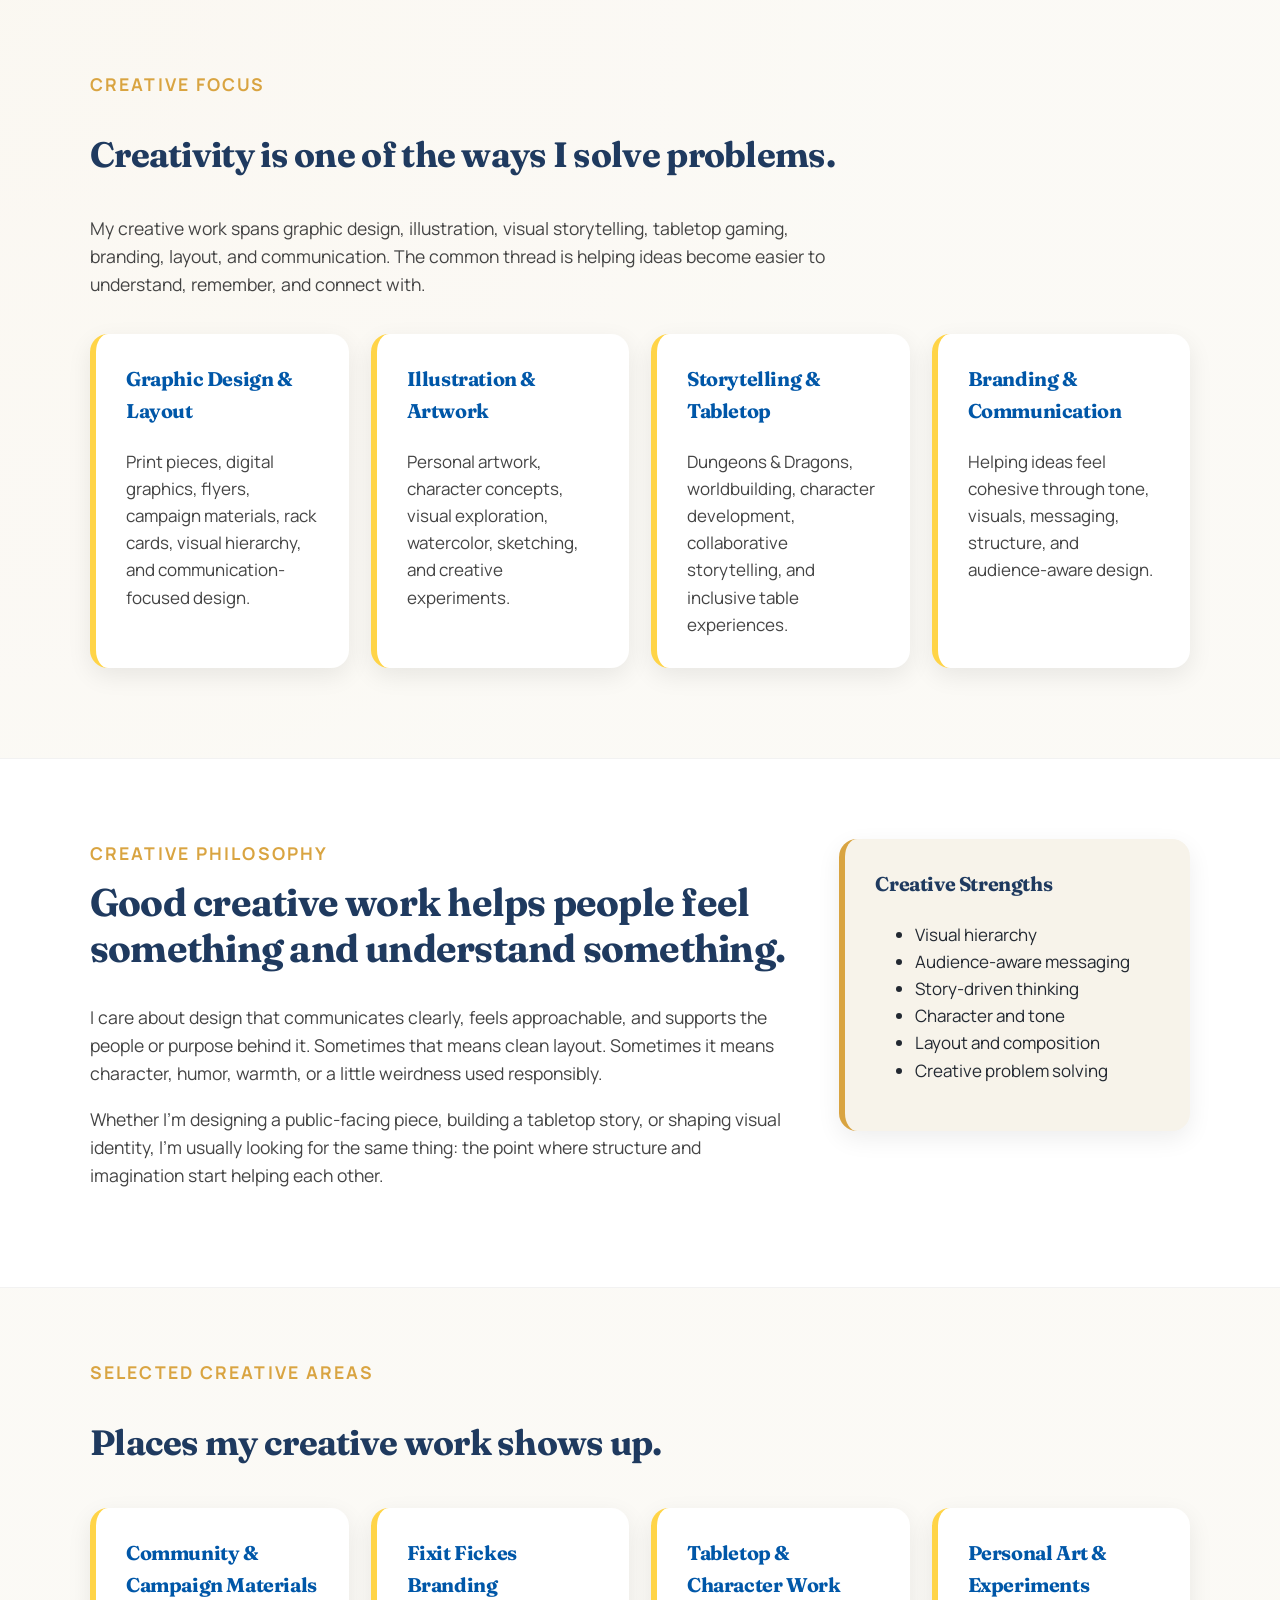
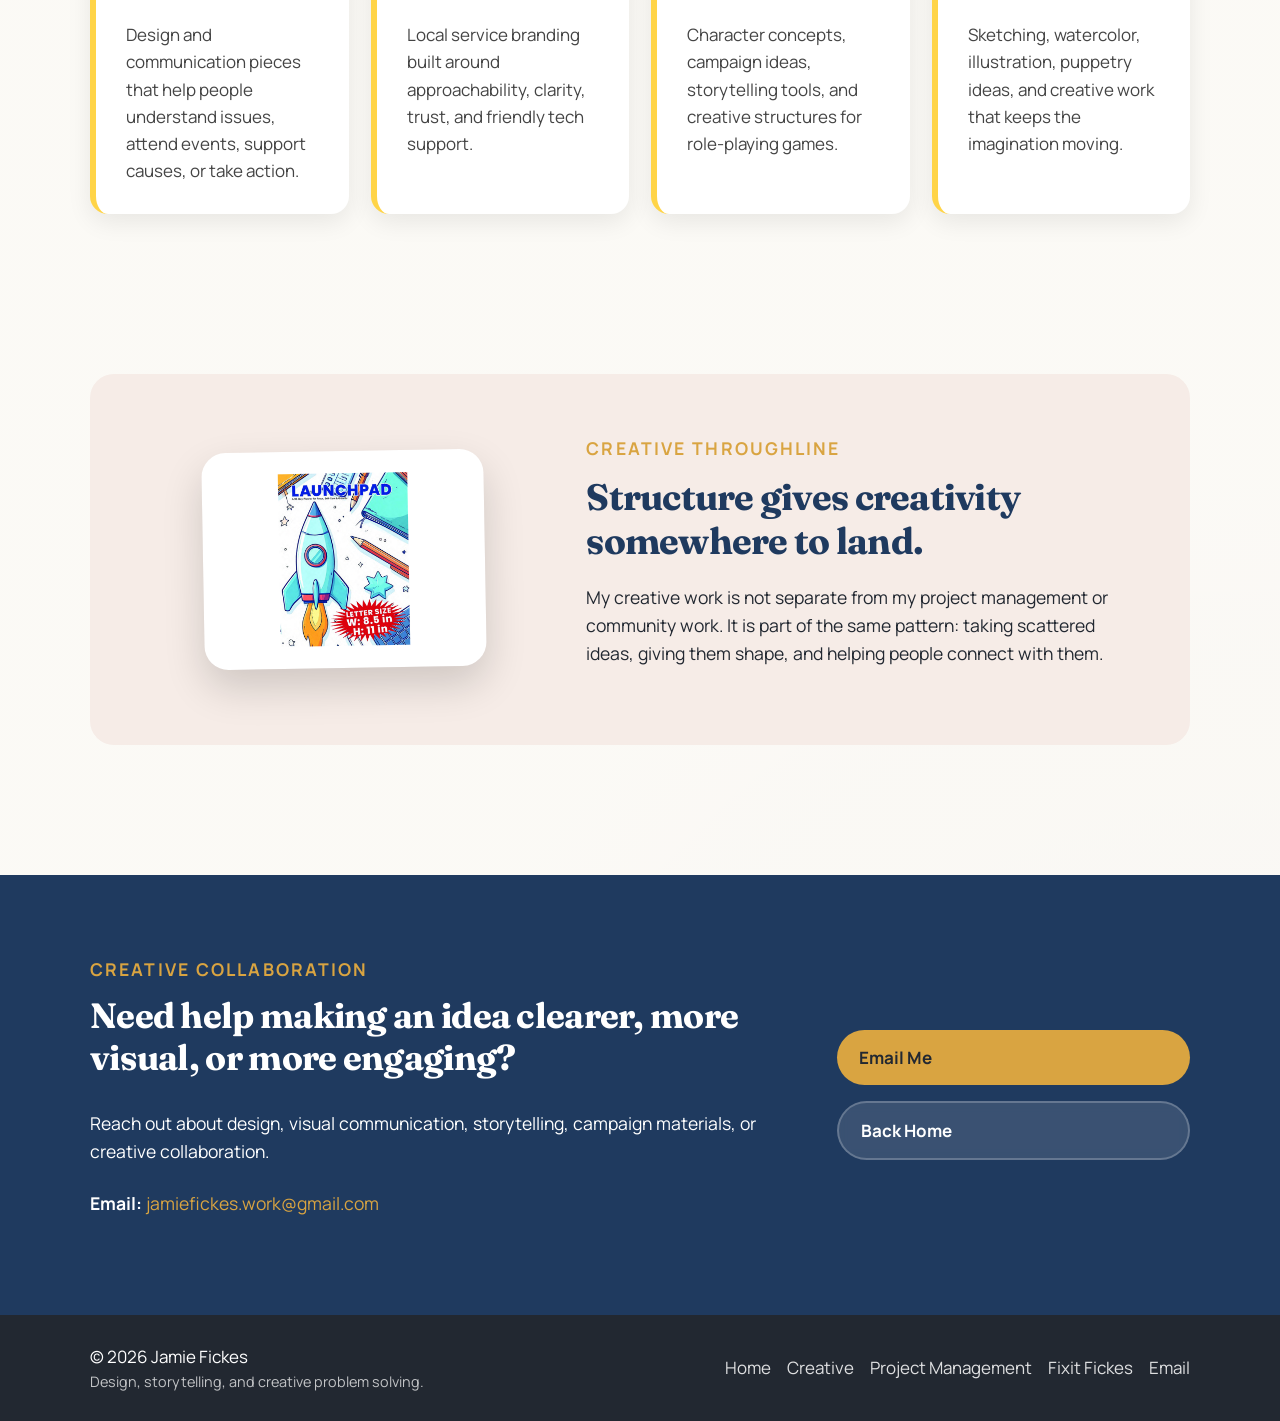
==== creative.html @ 81a5b62d "Launch multi-page personal and professional website Expanded site into a complete multi-page experie" ====
<!DOCTYPE html>
<html lang="en">

<head>
    <meta charset="UTF-8">
    <meta name="viewport" content="width=device-width, initial-scale=1.0">

    <title>Jamie Fickes</title>

    <link rel="preconnect" href="https://fonts.googleapis.com">
    <link rel="preconnect" href="https://fonts.gstatic.com" crossorigin>

    <link href="https://fonts.googleapis.com/css2?family=Fraunces:opsz,wght@9..144,600;9..144,700&family=Manrope:wght@400;500;600;700&display=swap" rel="stylesheet">

    <link rel="stylesheet" href="assets/css/styles.css?v=2">
</head>

<body>

<head>
    <meta charset="UTF-8">
    <meta name="viewport" content="width=device-width, initial-scale=1.0">

    <title>Jamie Fickes</title>

    <link rel="preconnect" href="https://fonts.googleapis.com">
    <link rel="preconnect" href="https://fonts.gstatic.com" crossorigin>

    <link href="https://fonts.googleapis.com/css2?family=Fraunces:opsz,wght@9..144,600;9..144,700&family=Manrope:wght@400;500;600;700&display=swap" rel="stylesheet">

    <link rel="stylesheet" href="assets/css/styles.css?v=2">
</head>
<main>

    <section class="section" id="creative-focus">
        <div class="container">

            <div class="section-heading">
                <p class="eyebrow dark">Creative Focus</p>

                <h2>Creativity is one of the ways I solve problems.</h2>

                <p>
                    My creative work spans graphic design, illustration, visual storytelling,
                    tabletop gaming, branding, layout, and communication. The common thread is helping ideas
                    become easier to understand, remember, and connect with.
                </p>
            </div>

            <div class="service-grid">

                <div class="service-item">
                    <h3>Graphic Design & Layout</h3>
                    <p>
                        Print pieces, digital graphics, flyers, campaign materials, rack cards,
                        visual hierarchy, and communication-focused design.
                    </p>
                </div>

                <div class="service-item">
                    <h3>Illustration & Artwork</h3>
                    <p>
                        Personal artwork, character concepts, visual exploration, watercolor,
                        sketching, and creative experiments.
                    </p>
                </div>

                <div class="service-item">
                    <h3>Storytelling & Tabletop</h3>
                    <p>
                        Dungeons & Dragons, worldbuilding, character development, collaborative storytelling,
                        and inclusive table experiences.
                    </p>
                </div>

                <div class="service-item">
                    <h3>Branding & Communication</h3>
                    <p>
                        Helping ideas feel cohesive through tone, visuals, messaging,
                        structure, and audience-aware design.
                    </p>
                </div>

            </div>

        </div>
    </section>

    <section class="about-section">
        <div class="container about-grid">

            <div class="about-text">
                <p class="eyebrow dark">Creative Philosophy</p>

                <h2>Good creative work helps people feel something and understand something.</h2>

                <p>
                    I care about design that communicates clearly, feels approachable,
                    and supports the people or purpose behind it. Sometimes that means clean layout.
                    Sometimes it means character, humor, warmth, or a little weirdness used responsibly.
                </p>

                <p>
                    Whether I’m designing a public-facing piece, building a tabletop story,
                    or shaping visual identity, I’m usually looking for the same thing:
                    the point where structure and imagination start helping each other.
                </p>
            </div>

            <div class="about-card">
                <h3>Creative Strengths</h3>

                <ul>
                    <li>Visual hierarchy</li>
                    <li>Audience-aware messaging</li>
                    <li>Story-driven thinking</li>
                    <li>Character and tone</li>
                    <li>Layout and composition</li>
                    <li>Creative problem solving</li>
                </ul>
            </div>

        </div>
    </section>

    <section class="section">
        <div class="container">

            <div class="section-heading">
                <p class="eyebrow dark">Selected Creative Areas</p>

                <h2>Places my creative work shows up.</h2>
            </div>

            <div class="service-grid">

                <div class="service-item">
                    <h3>Community & Campaign Materials</h3>
                    <p>
                        Design and communication pieces that help people understand issues,
                        attend events, support causes, or take action.
                    </p>
                </div>

                <div class="service-item">
                    <h3>Fixit Fickes Branding</h3>
                    <p>
                        Local service branding built around approachability, clarity,
                        trust, and friendly tech support.
                    </p>
                </div>

                <div class="service-item">
                    <h3>Tabletop & Character Work</h3>
                    <p>
                        Character concepts, campaign ideas, storytelling tools,
                        and creative structures for role-playing games.
                    </p>
                </div>

                <div class="service-item">
                    <h3>Personal Art & Experiments</h3>
                    <p>
                        Sketching, watercolor, illustration, puppetry ideas,
                        and creative work that keeps the imagination moving.
                    </p>
                </div>

            </div>

        </div>
    </section>

    <section class="section">
        <div class="container">

            <div class="feature-block creative-feature reverse-layout">

                <div class="feature-visual">
                    <img
                        src="assets/images/creative-feature.jpg"
                        alt="Creative work by Jamie Fickes"
                        class="feature-image"
                    >
                </div>

                <div class="feature-text">
                    <p class="eyebrow dark">Creative Throughline</p>

                    <h2>Structure gives creativity somewhere to land.</h2>

                    <p>
                        My creative work is not separate from my project management or community work.
                        It is part of the same pattern: taking scattered ideas, giving them shape,
                        and helping people connect with them.
                    </p>
                </div>

            </div>

        </div>
    </section>

    <section class="contact-section" id="contact">
        <div class="container contact-box">

            <div>
                <p class="eyebrow dark">Creative Collaboration</p>

                <h2>Need help making an idea clearer, more visual, or more engaging?</h2>

                <p>
                    Reach out about design, visual communication, storytelling, campaign materials,
                    or creative collaboration.
                </p>

                <p class="contact-details">
                    <strong>Email:</strong>
                    <a href="mailto:jamiefickes.work@gmail.com">jamiefickes.work@gmail.com</a>
                </p>
            </div>

            <div class="contact-actions">
                <a class="button primary-button" href="mailto:jamiefickes.work@gmail.com">
                    Email Me
                </a>

                <a class="button secondary-button" href="index.html">
                    Back Home
                </a>
            </div>

        </div>
    </section>

</main>

<footer class="site-footer">
    <div class="container footer-inner">

        <div>
            <p>&copy; 2026 Jamie Fickes</p>
            <p class="footer-tagline">Design, storytelling, and creative problem solving.</p>
        </div>

        <div class="footer-links">
            <a href="index.html">Home</a>
            <a href="creative.html">Creative</a>
            <a href="project-management.html">Project Management</a>
            <a href="fixit-fickes.html">Fixit Fickes</a>
            <a href="mailto:jamiefickes.work@gmail.com">Email</a>
        </div>

    </div>
</footer>

</body>
</html>
---- assets/css/styles.css ----
:root {
    --jamie-blue: #1F3A5F;
    --jamie-cream: #F7F3EA;
    --jamie-charcoal: #222831;
    --jamie-slate: #5C6670;
    --jamie-gold: #D9A441;

    --fixit-blue: #0057A8;
    --fixit-yellow: #FFD447;
}

/* GLOBAL */

::selection {
    background-color: var(--jamie-gold);
    color: var(--jamie-charcoal);
}

html {
    scroll-behavior: smooth;
}

body {
    margin: 0;

    background-color: var(--jamie-cream);

background-image:
linear-gradient(
rgba(255,255,255,0.55),
rgba(255,255,255,0.55)
),
radial-gradient(
circle at top left,
rgba(217,164,65,0.05),
transparent 28%
),
radial-gradient(
circle at bottom right,
rgba(31,58,95,0.04),
transparent 30%
);
    color: var(--jamie-charcoal);

    font-family: 'Manrope', sans-serif;

    font-size: 17px;
    line-height: 1.6;
}

h1,
h2,
h3 {
    font-family: 'Fraunces', serif;
    letter-spacing: -0.02em;
}

.container {
    width: 90%;
    max-width: 1100px;
    margin: 0 auto;
}

/* NAVIGATION */

.top-nav {
    background-color: rgba(0,0,0,0.18);
    padding: 18px 0;
}

.nav-inner {
    display: flex;
    justify-content: space-between;
    align-items: center;
    gap: 24px;
}

.site-name {
    color: white;
    text-decoration: none;
    font-size: 1.1rem;
    font-weight: 700;
}

.nav-links {
    display: flex;
    flex-wrap: wrap;
    gap: 20px;
}

.nav-links a {
    position: relative;

    color: white;

    text-decoration: none;

    opacity: 0.9;

    padding-bottom: 4px;

    transition:
        opacity 0.2s ease,
        color 0.2s ease;
}
.nav-links a::after {
    content: "";

    position: absolute;

    left: 0;
    bottom: 0;

    width: 0%;
    height: 2px;

    background-color: var(--jamie-gold);

    transition: width 0.25s ease;
}
.nav-links a:hover {
    opacity: 1;
}

.nav-links a:hover {
    opacity: 1;
}

.nav-links a:hover::after {
    width: 100%;
}
.active-nav {
    opacity: 1 !important;
}

.active-nav::after {
    width: 100% !important;
}
/* HERO */

.site-header {
    background:
        radial-gradient(
            circle at top right,
            rgba(255,255,255,0.10),
            transparent 30%
        ),

        radial-gradient(
            circle at bottom left,
            rgba(217,164,65,0.10),
            transparent 35%
        ),

        linear-gradient(
            135deg,
            #1F3A5F,
            #29486F
        );

    color: white;

    padding: 80px 0;

    position: relative;

    overflow: hidden;
}
.site-header::after {
    content: "";

    display: block;

    height: 70px;

    background:
        linear-gradient(
            to bottom,
            rgba(255,255,255,0),
            var(--jamie-cream)
        );
}
.hero-layout {
    display: grid;
    grid-template-columns: 2fr 1fr;

    gap: 48px;
    align-items: center;

    padding-top: 70px;
}

.hero-text h1 {
	color: white;
    font-size: 3rem;
    line-height: 1.1;
    letter-spacing: -0.03em;

    margin: 0;
}

.intro {
     color: rgba(255,255,255,0.9);
	font-size: 1.2rem;

    max-width: 720px;

    margin-top: 24px;
}

.hero-actions {
    display: flex;
    flex-wrap: wrap;

    gap: 16px;

    margin-top: 32px;
}

.hero-image {
    display: flex;
    justify-content: center;
}
.hero-layout {
    min-height: 520px;
}

.hero-portrait {
    width: 100%;
    max-width: 340px;

    border-radius: 28px;

    object-fit: cover;

    box-shadow:
        0 18px 40px rgba(0,0,0,0.24);

    border: 4px solid rgba(255,255,255,0.18);
}
.hero-note {
    margin-top: 18px;

    color: rgba(255,255,255,0.78);

    font-size: 0.95rem;
}
.eyebrow {
    color: var(--jamie-gold);

    font-weight: 700;

    text-transform: uppercase;
    letter-spacing: 0.12em;

    margin: 0 0 12px;
}

.eyebrow.dark {
    color: var(--jamie-gold);
}

/* BUTTONS */

.button {
    display: inline-block;

    text-decoration: none;

    padding: 14px 22px;

    border-radius: 999px;

    font-weight: 700;

    transition:
        transform 0.2s ease,
        opacity 0.2s ease;
}

.button:hover {
    transform: translateY(-2px);
}

.primary-button {
    background-color: var(--jamie-gold);
    color: var(--jamie-charcoal);
}

.outline-button {
    color: white;

    border: 2px solid rgba(255,255,255,0.65);
}

.outline-button:hover {
    background-color: rgba(255,255,255,0.12);
}

.secondary-button {
    background-color: rgba(255,255,255,0.12);

    color: white;

    border: 2px solid rgba(255,255,255,0.22);

    backdrop-filter: blur(6px);
}

.secondary-button:hover {
    background-color: rgba(255,255,255,0.18);
}

/* SECTIONS */

.section {
    padding: 70px 0 90px;
}
.section-heading {
    max-width: 760px;
    margin-bottom: 36px;
}

.section-heading h2 {
    margin-bottom: 12px;
}

.section-heading p {
    color: #444;
    font-size: 1.1rem;
}

.section h2 {
    color: var(--jamie-blue);

    font-size: 2.2rem;

    margin-bottom: 30px;
}

/* CARDS */

.card-grid {
    display: grid;

    grid-template-columns:
        repeat(auto-fit, minmax(240px, 1fr));

    gap: 22px;
}

.card {
    position: relative;
    overflow: hidden;

    background: white;

    border-radius: 18px;
    border-top: 6px solid var(--jamie-gold);

    padding: 34px;

    box-shadow:
        0 8px 24px rgba(0,0,0,0.08);

    transition:
        transform 0.25s ease,
        box-shadow 0.25s ease;
}

.card:hover {
    transform: translateY(-6px);

    box-shadow:
        0 14px 34px rgba(0,0,0,0.14);
}

.card::before {
    content: "";

    display: block;

    width: 38px;
    height: 38px;

    border-radius: 50%;

    margin-bottom: 22px;

    background-color: var(--jamie-gold);
}

.card h3 {
    margin-top: 0;
    margin-bottom: 14px;

    color: var(--jamie-blue);

    font-size: 1.4rem;
}

.card p {
    margin-bottom: 0;
    color: #444;
}

.card-label {
    display: inline-block;

    margin-bottom: 14px;

    font-size: 0.78rem;
    font-weight: 700;

    text-transform: uppercase;
    letter-spacing: 0.08em;

    color: var(--jamie-slate);
}
.card-link {
    display: block;
    text-decoration: none;
    color: inherit;
}
.service-grid {
    display: grid;
    grid-template-columns: repeat(auto-fit, minmax(240px, 1fr));

    gap: 22px;
}

.service-item {
    background-color: white;

    border-radius: 18px;

    padding: 30px;

    box-shadow:
        0 8px 24px rgba(0,0,0,0.08);

    border-left: 6px solid var(--fixit-yellow);
}

.service-item h3 {
    margin-top: 0;

    color: var(--fixit-blue);
}

.service-item p {
    margin-bottom: 0;

    color: #444;
}
.pm-card {
    border-top-color: var(--jamie-blue);
}

.pm-card::before {
    background-color: var(--jamie-blue);
}

.fixit-card {
    background:
        linear-gradient(
            135deg,
            var(--fixit-blue),
            #0B6CC4
        );

    color: white;

    border-top-color: var(--fixit-yellow);
}

.fixit-card::before {
    background-color: var(--fixit-yellow);
}

.fixit-card h3 {
    color: var(--fixit-yellow);
}

.fixit-card p {
    color: rgba(255,255,255,0.92);
}

.fixit-card .card-label {
    color: var(--fixit-yellow);
}

.creative-card {
    border-top-color: #B66A50;
}

.creative-card::before {
    background-color: #B66A50;
}

.community-card {
    border-top-color: #6F8F72;
}

.community-card::before {
    background-color: #6F8F72;
}

/* ABOUT */

.about-section {
    background-color: white;

    padding: 80px 0;

    border-top: 1px solid rgba(0,0,0,0.05);
    border-bottom: 1px solid rgba(0,0,0,0.05);
}

.about-grid {
    display: grid;
    grid-template-columns: 2fr 1fr;

    gap: 48px;
    align-items: start;
}

.about-text h2 {
    color: var(--jamie-blue);

    font-size: 2.4rem;
    line-height: 1.2;

    margin-top: 0;
}

.about-text p {
    color: #444;
    font-size: 1.1rem;
}

.about-card {
    background-color: var(--jamie-cream);

    border-radius: 18px;
    border-left: 6px solid var(--jamie-gold);

    padding: 30px;

    box-shadow:
        0 8px 24px rgba(0,0,0,0.07);
}

.about-card h3 {
    margin-top: 0;
    color: var(--jamie-blue);
}

/* FEATURED */

.featured-section {
    padding: 80px 0;
}

.feature-block {
    display: grid;
    grid-template-columns: 1.4fr 1fr;

    gap: 48px;
    align-items: center;

    border-radius: 24px;

    padding: 60px;

    margin-bottom: 40px;

    overflow: hidden;
}

.reverse-layout {
    grid-template-columns: 1fr 1.4fr;
}

.feature-text {
    max-width: 760px;
}

.feature-block h2 {
    font-size: 2.3rem;
    line-height: 1.2;

    margin-top: 0;
    margin-bottom: 20px;
}

.feature-block p {
    font-size: 1.1rem;
}
.feature-block {
    transition:
        transform 0.25s ease,
        box-shadow 0.25s ease;
}
.feature-block:hover {
    transform: translateY(-4px);

    box-shadow:
        0 16px 36px rgba(0,0,0,0.08);
}
.feature-visual {
    display: flex;
    justify-content: center;
    align-items: center;
}
.feature-image {
    width: 100%;
    max-width: 260px;

    border-radius: 24px;

    background-color: white;

    padding: 10px;

    box-shadow:
        0 18px 40px rgba(0,0,0,0.16);

    border: 1px solid rgba(255,255,255,0.65);

    transform: rotate(-1deg);

    object-fit: contain;
}
.pm-feature {
    background-color: #EAF0F7;
}

.fixit-feature {
    background:
        linear-gradient(
            135deg,
            var(--fixit-blue),
            #0B6CC4
        );

    color: white;
}

.fixit-feature h2 {
    color: white;
}

.fixit-feature p {
    color: rgba(255,255,255,0.92);
}

.creative-feature {
    background-color: #F6ECE7;
}

.community-feature {
    background-color: #EDF4EE;
}

/* CONTACT */

.contact-section {
    background-color: var(--jamie-blue);

    color: white;

    padding: 80px 0;
}

.contact-box {
    display: grid;
    grid-template-columns: 2fr 1fr;

    gap: 40px;
    align-items: center;
}

.contact-box h2 {
    font-size: 2.2rem;
    line-height: 1.2;

    margin-top: 0;
}

.contact-box p {
    max-width: 700px;

    font-size: 1.1rem;
}

.contact-details {
    margin-top: 24px;
}

.contact-details a {
    color: var(--jamie-gold);

    text-decoration: none;
}

.contact-details a:hover {
    text-decoration: underline;
}

.contact-actions {
    display: flex;
    flex-direction: column;

    gap: 16px;
}

/* FOOTER */

.site-footer {
    background-color: var(--jamie-charcoal);

    color: white;

    padding: 28px 0;
}

.footer-inner {
    display: flex;
    justify-content: space-between;
    align-items: center;

    gap: 24px;
}

.footer-inner p {
    margin: 0;
}

.footer-links {
    display: flex;
    flex-wrap: wrap;

    gap: 16px;
}

.footer-links a {
    color: white;

    text-decoration: none;

    opacity: 0.85;

    transition: opacity 0.2s ease;
}

.footer-links a:hover {
    opacity: 1;
    text-decoration: underline;
}
.footer-tagline {
    margin-top: 6px;

    font-size: 0.9rem;

    opacity: 0.72;
}
/* RESPONSIVE */

@media (max-width: 900px) {

    .hero-layout {
        grid-template-columns: 1fr;
        min-height: auto;
    }

    .about-grid,
    .contact-box,
    .feature-block,
    .reverse-layout {
        grid-template-columns: 1fr;
    }

    .hero-text h1 {
        font-size: 2.4rem;
    }

    .card-grid {
        grid-template-columns: repeat(2, 1fr);
    }
}

@media (max-width: 600px) {

    .card-grid {
        grid-template-columns: 1fr;
    }

    .site-header {
        padding: 56px 0;
    }

    .hero-text h1 {
        font-size: 2rem;
    }

    .feature-block {
        padding: 36px 28px;
    }

    .feature-block h2 {
        font-size: 1.8rem;
    }

    .nav-inner,
    .footer-inner {
        flex-direction: column;
        align-items: flex-start;
    }

    .nav-links {
        gap: 12px;
    }
}
---- assets/css/styles.css ----
:root {
    --jamie-blue: #1F3A5F;
    --jamie-cream: #F7F3EA;
    --jamie-charcoal: #222831;
    --jamie-slate: #5C6670;
    --jamie-gold: #D9A441;

    --fixit-blue: #0057A8;
    --fixit-yellow: #FFD447;
}

/* GLOBAL */

::selection {
    background-color: var(--jamie-gold);
    color: var(--jamie-charcoal);
}

html {
    scroll-behavior: smooth;
}

body {
    margin: 0;

    background-color: var(--jamie-cream);

background-image:
linear-gradient(
rgba(255,255,255,0.55),
rgba(255,255,255,0.55)
),
radial-gradient(
circle at top left,
rgba(217,164,65,0.05),
transparent 28%
),
radial-gradient(
circle at bottom right,
rgba(31,58,95,0.04),
transparent 30%
);
    color: var(--jamie-charcoal);

    font-family: 'Manrope', sans-serif;

    font-size: 17px;
    line-height: 1.6;
}

h1,
h2,
h3 {
    font-family: 'Fraunces', serif;
    letter-spacing: -0.02em;
}

.container {
    width: 90%;
    max-width: 1100px;
    margin: 0 auto;
}

/* NAVIGATION */

.top-nav {
    background-color: rgba(0,0,0,0.18);
    padding: 18px 0;
}

.nav-inner {
    display: flex;
    justify-content: space-between;
    align-items: center;
    gap: 24px;
}

.site-name {
    color: white;
    text-decoration: none;
    font-size: 1.1rem;
    font-weight: 700;
}

.nav-links {
    display: flex;
    flex-wrap: wrap;
    gap: 20px;
}

.nav-links a {
    position: relative;

    color: white;

    text-decoration: none;

    opacity: 0.9;

    padding-bottom: 4px;

    transition:
        opacity 0.2s ease,
        color 0.2s ease;
}
.nav-links a::after {
    content: "";

    position: absolute;

    left: 0;
    bottom: 0;

    width: 0%;
    height: 2px;

    background-color: var(--jamie-gold);

    transition: width 0.25s ease;
}
.nav-links a:hover {
    opacity: 1;
}

.nav-links a:hover {
    opacity: 1;
}

.nav-links a:hover::after {
    width: 100%;
}
.active-nav {
    opacity: 1 !important;
}

.active-nav::after {
    width: 100% !important;
}
/* HERO */

.site-header {
    background:
        radial-gradient(
            circle at top right,
            rgba(255,255,255,0.10),
            transparent 30%
        ),

        radial-gradient(
            circle at bottom left,
            rgba(217,164,65,0.10),
            transparent 35%
        ),

        linear-gradient(
            135deg,
            #1F3A5F,
            #29486F
        );

    color: white;

    padding: 80px 0;

    position: relative;

    overflow: hidden;
}
.site-header::after {
    content: "";

    display: block;

    height: 70px;

    background:
        linear-gradient(
            to bottom,
            rgba(255,255,255,0),
            var(--jamie-cream)
        );
}
.hero-layout {
    display: grid;
    grid-template-columns: 2fr 1fr;

    gap: 48px;
    align-items: center;

    padding-top: 70px;
}

.hero-text h1 {
	color: white;
    font-size: 3rem;
    line-height: 1.1;
    letter-spacing: -0.03em;

    margin: 0;
}

.intro {
     color: rgba(255,255,255,0.9);
	font-size: 1.2rem;

    max-width: 720px;

    margin-top: 24px;
}

.hero-actions {
    display: flex;
    flex-wrap: wrap;

    gap: 16px;

    margin-top: 32px;
}

.hero-image {
    display: flex;
    justify-content: center;
}
.hero-layout {
    min-height: 520px;
}

.hero-portrait {
    width: 100%;
    max-width: 340px;

    border-radius: 28px;

    object-fit: cover;

    box-shadow:
        0 18px 40px rgba(0,0,0,0.24);

    border: 4px solid rgba(255,255,255,0.18);
}
.hero-note {
    margin-top: 18px;

    color: rgba(255,255,255,0.78);

    font-size: 0.95rem;
}
.eyebrow {
    color: var(--jamie-gold);

    font-weight: 700;

    text-transform: uppercase;
    letter-spacing: 0.12em;

    margin: 0 0 12px;
}

.eyebrow.dark {
    color: var(--jamie-gold);
}

/* BUTTONS */

.button {
    display: inline-block;

    text-decoration: none;

    padding: 14px 22px;

    border-radius: 999px;

    font-weight: 700;

    transition:
        transform 0.2s ease,
        opacity 0.2s ease;
}

.button:hover {
    transform: translateY(-2px);
}

.primary-button {
    background-color: var(--jamie-gold);
    color: var(--jamie-charcoal);
}

.outline-button {
    color: white;

    border: 2px solid rgba(255,255,255,0.65);
}

.outline-button:hover {
    background-color: rgba(255,255,255,0.12);
}

.secondary-button {
    background-color: rgba(255,255,255,0.12);

    color: white;

    border: 2px solid rgba(255,255,255,0.22);

    backdrop-filter: blur(6px);
}

.secondary-button:hover {
    background-color: rgba(255,255,255,0.18);
}

/* SECTIONS */

.section {
    padding: 70px 0 90px;
}
.section-heading {
    max-width: 760px;
    margin-bottom: 36px;
}

.section-heading h2 {
    margin-bottom: 12px;
}

.section-heading p {
    color: #444;
    font-size: 1.1rem;
}

.section h2 {
    color: var(--jamie-blue);

    font-size: 2.2rem;

    margin-bottom: 30px;
}

/* CARDS */

.card-grid {
    display: grid;

    grid-template-columns:
        repeat(auto-fit, minmax(240px, 1fr));

    gap: 22px;
}

.card {
    position: relative;
    overflow: hidden;

    background: white;

    border-radius: 18px;
    border-top: 6px solid var(--jamie-gold);

    padding: 34px;

    box-shadow:
        0 8px 24px rgba(0,0,0,0.08);

    transition:
        transform 0.25s ease,
        box-shadow 0.25s ease;
}

.card:hover {
    transform: translateY(-6px);

    box-shadow:
        0 14px 34px rgba(0,0,0,0.14);
}

.card::before {
    content: "";

    display: block;

    width: 38px;
    height: 38px;

    border-radius: 50%;

    margin-bottom: 22px;

    background-color: var(--jamie-gold);
}

.card h3 {
    margin-top: 0;
    margin-bottom: 14px;

    color: var(--jamie-blue);

    font-size: 1.4rem;
}

.card p {
    margin-bottom: 0;
    color: #444;
}

.card-label {
    display: inline-block;

    margin-bottom: 14px;

    font-size: 0.78rem;
    font-weight: 700;

    text-transform: uppercase;
    letter-spacing: 0.08em;

    color: var(--jamie-slate);
}
.card-link {
    display: block;
    text-decoration: none;
    color: inherit;
}
.service-grid {
    display: grid;
    grid-template-columns: repeat(auto-fit, minmax(240px, 1fr));

    gap: 22px;
}

.service-item {
    background-color: white;

    border-radius: 18px;

    padding: 30px;

    box-shadow:
        0 8px 24px rgba(0,0,0,0.08);

    border-left: 6px solid var(--fixit-yellow);
}

.service-item h3 {
    margin-top: 0;

    color: var(--fixit-blue);
}

.service-item p {
    margin-bottom: 0;

    color: #444;
}
.pm-card {
    border-top-color: var(--jamie-blue);
}

.pm-card::before {
    background-color: var(--jamie-blue);
}

.fixit-card {
    background:
        linear-gradient(
            135deg,
            var(--fixit-blue),
            #0B6CC4
        );

    color: white;

    border-top-color: var(--fixit-yellow);
}

.fixit-card::before {
    background-color: var(--fixit-yellow);
}

.fixit-card h3 {
    color: var(--fixit-yellow);
}

.fixit-card p {
    color: rgba(255,255,255,0.92);
}

.fixit-card .card-label {
    color: var(--fixit-yellow);
}

.creative-card {
    border-top-color: #B66A50;
}

.creative-card::before {
    background-color: #B66A50;
}

.community-card {
    border-top-color: #6F8F72;
}

.community-card::before {
    background-color: #6F8F72;
}

/* ABOUT */

.about-section {
    background-color: white;

    padding: 80px 0;

    border-top: 1px solid rgba(0,0,0,0.05);
    border-bottom: 1px solid rgba(0,0,0,0.05);
}

.about-grid {
    display: grid;
    grid-template-columns: 2fr 1fr;

    gap: 48px;
    align-items: start;
}

.about-text h2 {
    color: var(--jamie-blue);

    font-size: 2.4rem;
    line-height: 1.2;

    margin-top: 0;
}

.about-text p {
    color: #444;
    font-size: 1.1rem;
}

.about-card {
    background-color: var(--jamie-cream);

    border-radius: 18px;
    border-left: 6px solid var(--jamie-gold);

    padding: 30px;

    box-shadow:
        0 8px 24px rgba(0,0,0,0.07);
}

.about-card h3 {
    margin-top: 0;
    color: var(--jamie-blue);
}

/* FEATURED */

.featured-section {
    padding: 80px 0;
}

.feature-block {
    display: grid;
    grid-template-columns: 1.4fr 1fr;

    gap: 48px;
    align-items: center;

    border-radius: 24px;

    padding: 60px;

    margin-bottom: 40px;

    overflow: hidden;
}

.reverse-layout {
    grid-template-columns: 1fr 1.4fr;
}

.feature-text {
    max-width: 760px;
}

.feature-block h2 {
    font-size: 2.3rem;
    line-height: 1.2;

    margin-top: 0;
    margin-bottom: 20px;
}

.feature-block p {
    font-size: 1.1rem;
}
.feature-block {
    transition:
        transform 0.25s ease,
        box-shadow 0.25s ease;
}
.feature-block:hover {
    transform: translateY(-4px);

    box-shadow:
        0 16px 36px rgba(0,0,0,0.08);
}
.feature-visual {
    display: flex;
    justify-content: center;
    align-items: center;
}
.feature-image {
    width: 100%;
    max-width: 260px;

    border-radius: 24px;

    background-color: white;

    padding: 10px;

    box-shadow:
        0 18px 40px rgba(0,0,0,0.16);

    border: 1px solid rgba(255,255,255,0.65);

    transform: rotate(-1deg);

    object-fit: contain;
}
.pm-feature {
    background-color: #EAF0F7;
}

.fixit-feature {
    background:
        linear-gradient(
            135deg,
            var(--fixit-blue),
            #0B6CC4
        );

    color: white;
}

.fixit-feature h2 {
    color: white;
}

.fixit-feature p {
    color: rgba(255,255,255,0.92);
}

.creative-feature {
    background-color: #F6ECE7;
}

.community-feature {
    background-color: #EDF4EE;
}

/* CONTACT */

.contact-section {
    background-color: var(--jamie-blue);

    color: white;

    padding: 80px 0;
}

.contact-box {
    display: grid;
    grid-template-columns: 2fr 1fr;

    gap: 40px;
    align-items: center;
}

.contact-box h2 {
    font-size: 2.2rem;
    line-height: 1.2;

    margin-top: 0;
}

.contact-box p {
    max-width: 700px;

    font-size: 1.1rem;
}

.contact-details {
    margin-top: 24px;
}

.contact-details a {
    color: var(--jamie-gold);

    text-decoration: none;
}

.contact-details a:hover {
    text-decoration: underline;
}

.contact-actions {
    display: flex;
    flex-direction: column;

    gap: 16px;
}

/* FOOTER */

.site-footer {
    background-color: var(--jamie-charcoal);

    color: white;

    padding: 28px 0;
}

.footer-inner {
    display: flex;
    justify-content: space-between;
    align-items: center;

    gap: 24px;
}

.footer-inner p {
    margin: 0;
}

.footer-links {
    display: flex;
    flex-wrap: wrap;

    gap: 16px;
}

.footer-links a {
    color: white;

    text-decoration: none;

    opacity: 0.85;

    transition: opacity 0.2s ease;
}

.footer-links a:hover {
    opacity: 1;
    text-decoration: underline;
}
.footer-tagline {
    margin-top: 6px;

    font-size: 0.9rem;

    opacity: 0.72;
}
/* RESPONSIVE */

@media (max-width: 900px) {

    .hero-layout {
        grid-template-columns: 1fr;
        min-height: auto;
    }

    .about-grid,
    .contact-box,
    .feature-block,
    .reverse-layout {
        grid-template-columns: 1fr;
    }

    .hero-text h1 {
        font-size: 2.4rem;
    }

    .card-grid {
        grid-template-columns: repeat(2, 1fr);
    }
}

@media (max-width: 600px) {

    .card-grid {
        grid-template-columns: 1fr;
    }

    .site-header {
        padding: 56px 0;
    }

    .hero-text h1 {
        font-size: 2rem;
    }

    .feature-block {
        padding: 36px 28px;
    }

    .feature-block h2 {
        font-size: 1.8rem;
    }

    .nav-inner,
    .footer-inner {
        flex-direction: column;
        align-items: flex-start;
    }

    .nav-links {
        gap: 12px;
    }
}
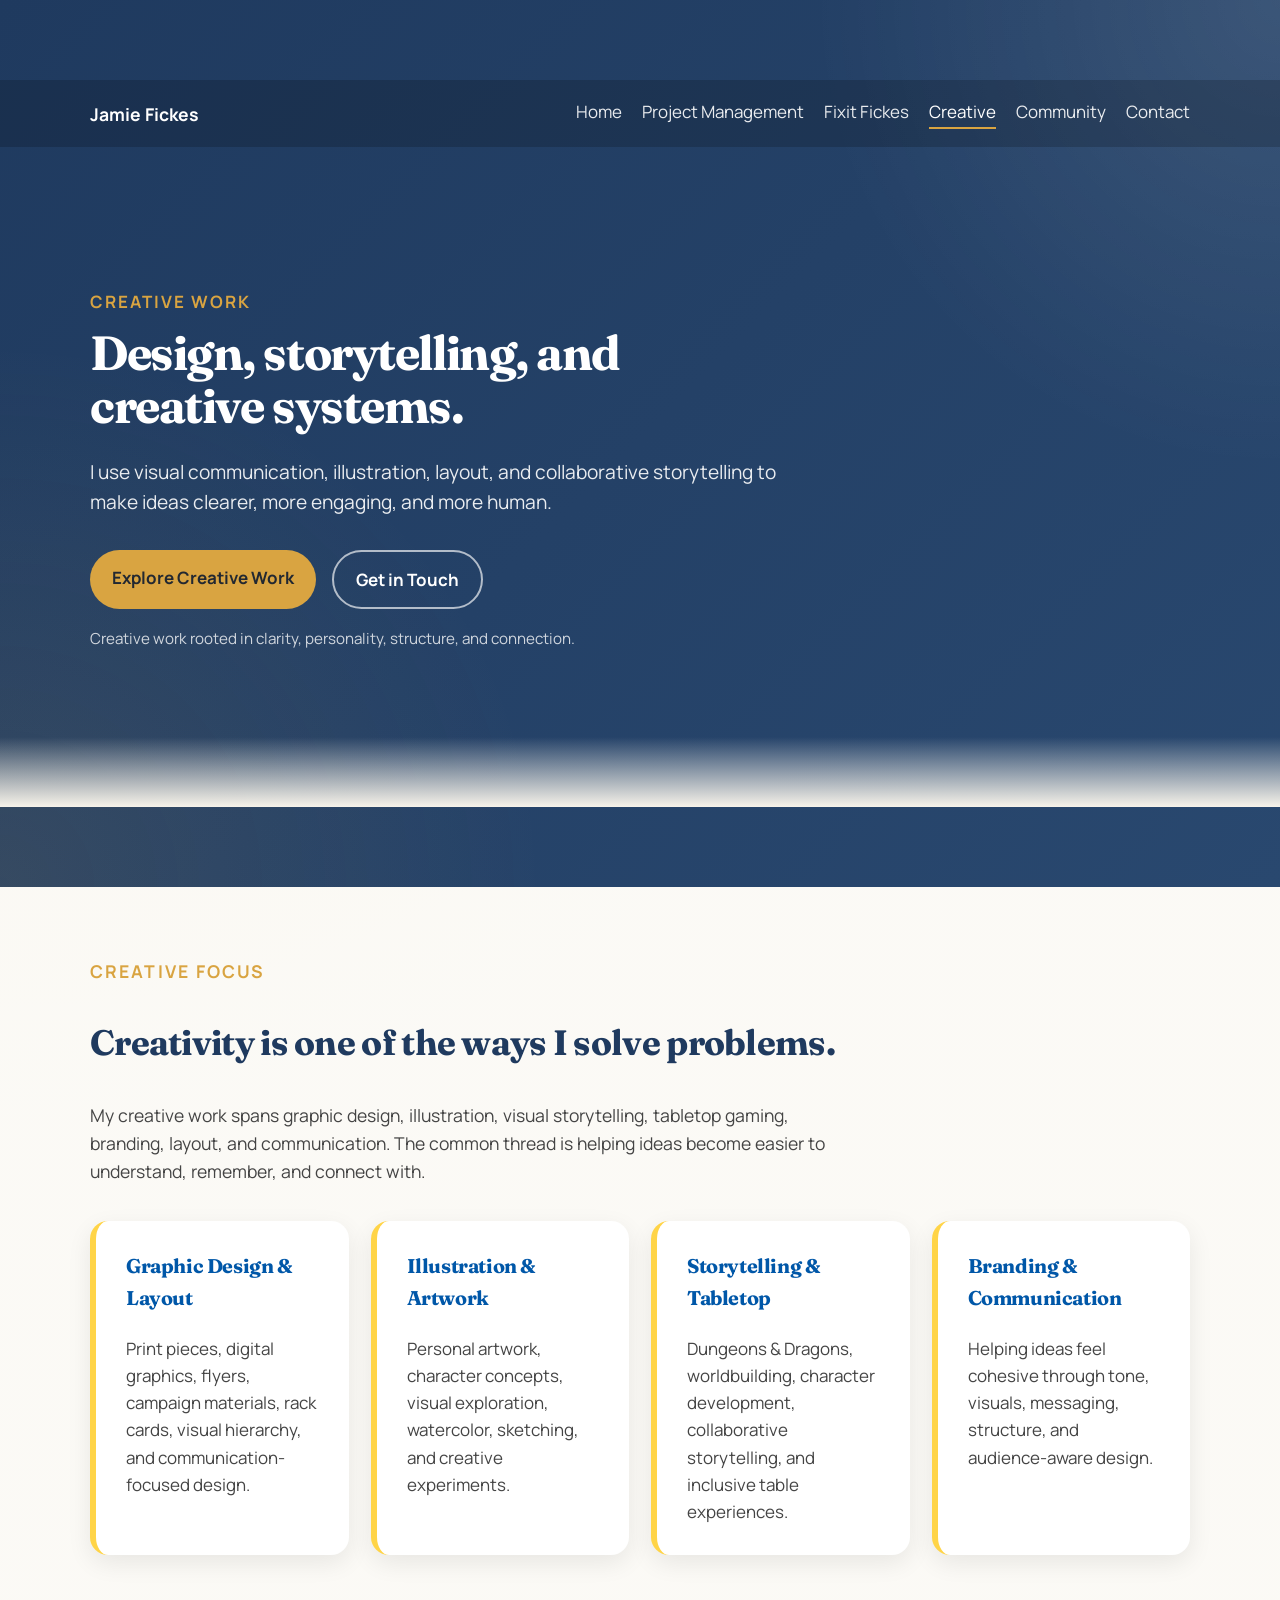
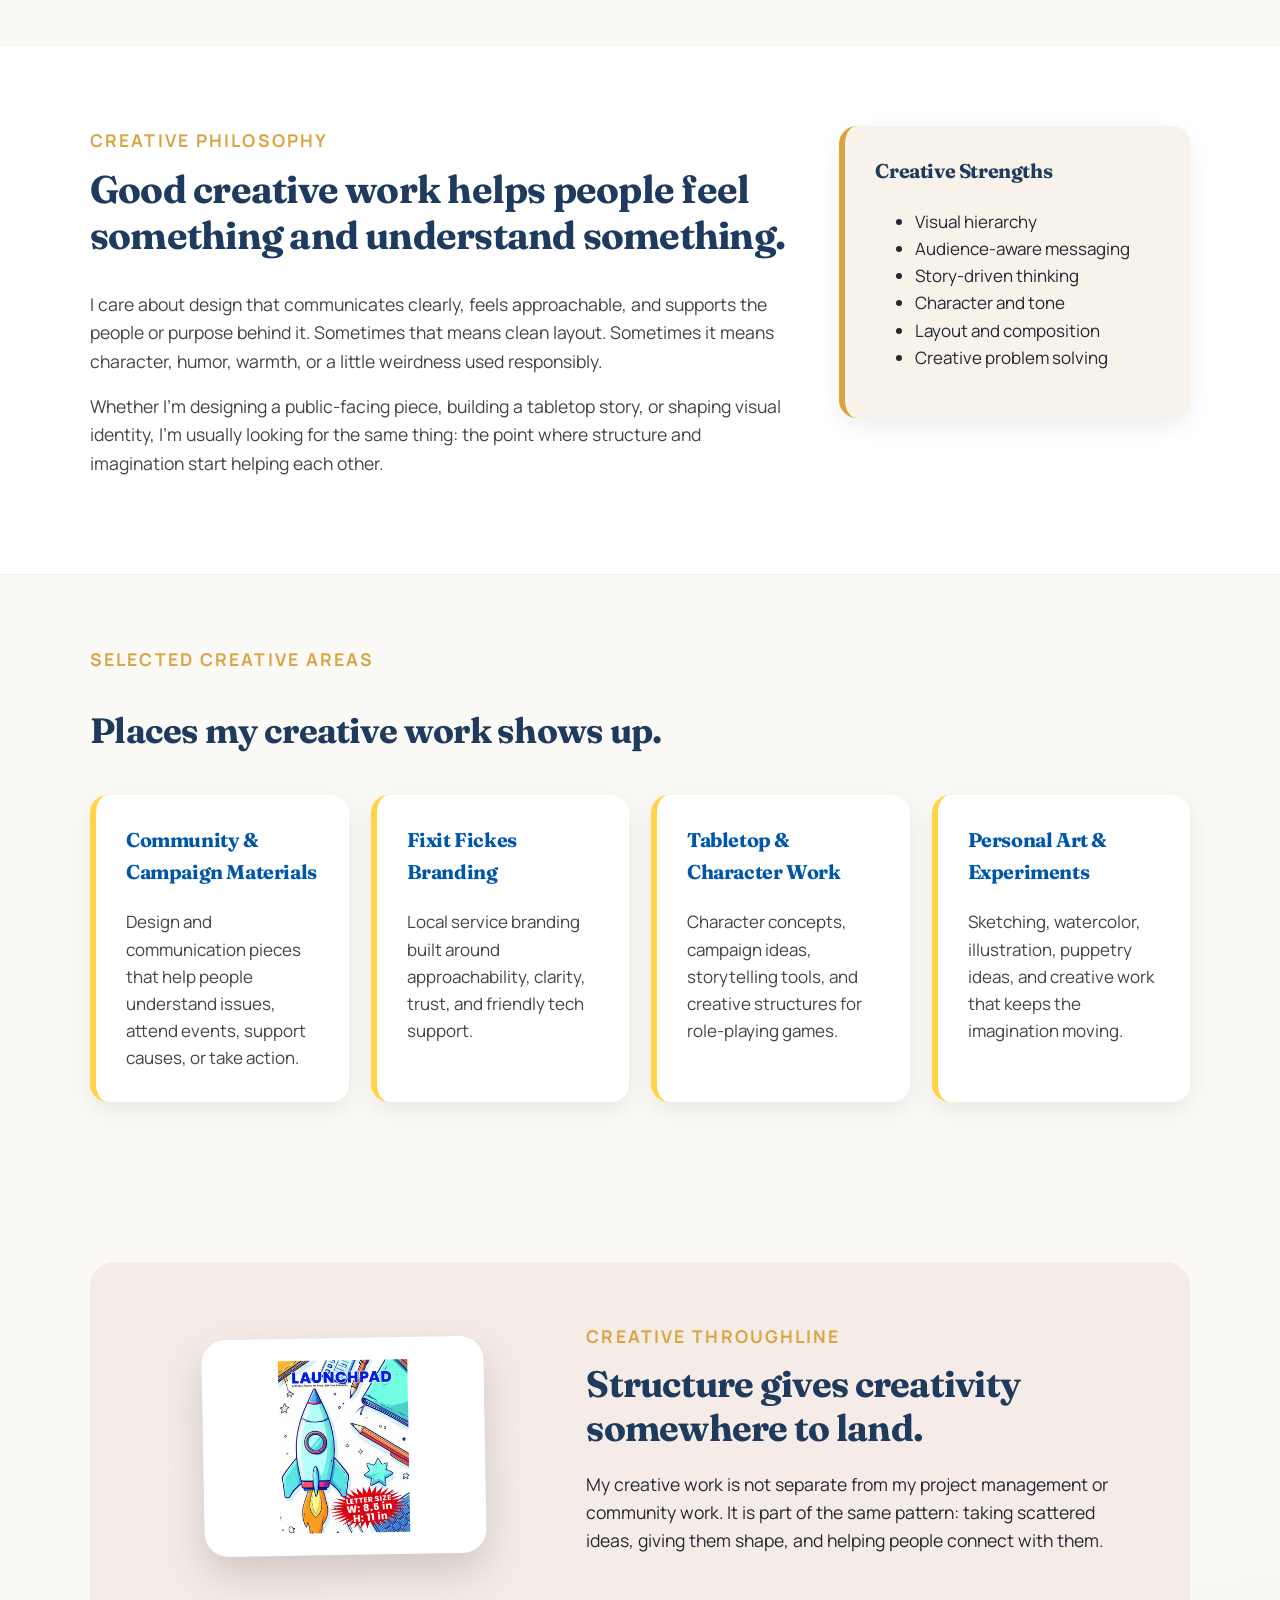
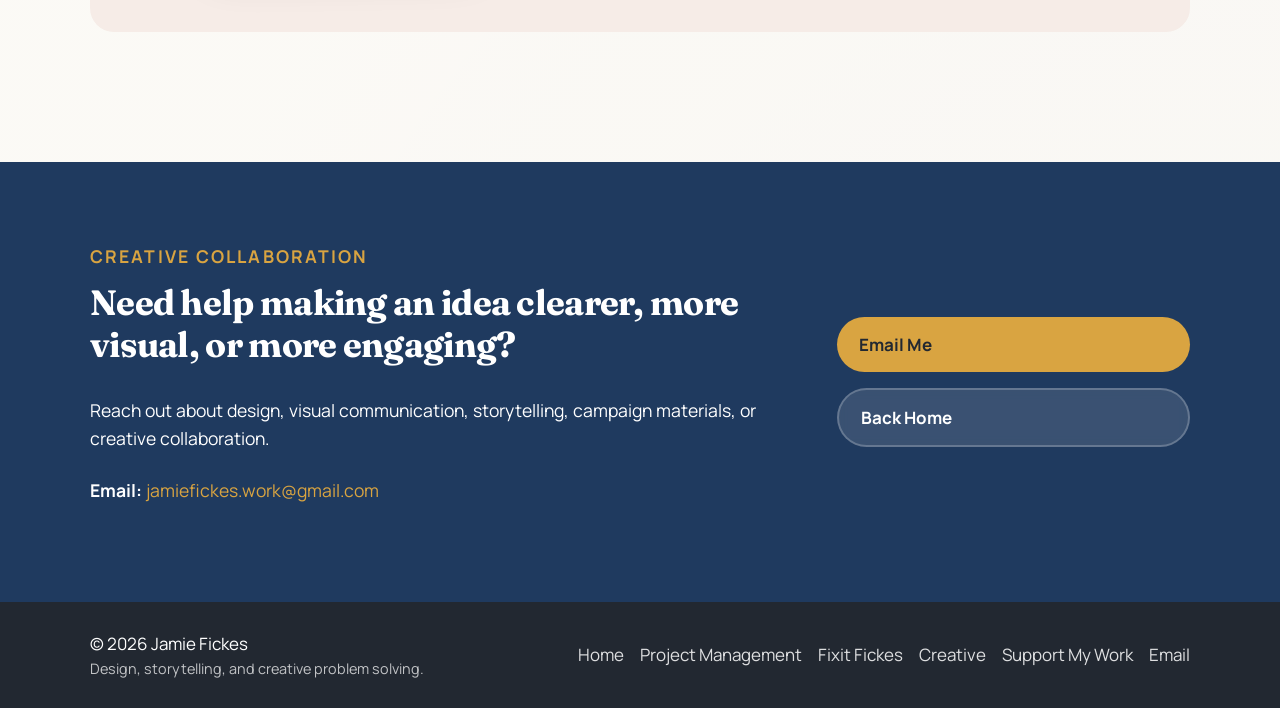
==== commit 80022901: "Complete creative portfolio section and site architecture Added and finalized Creative page with: - " ====
--- a/creative.html
+++ b/creative.html
@@ -5,31 +5,78 @@
     <meta charset="UTF-8">
     <meta name="viewport" content="width=device-width, initial-scale=1.0">
 
-    <title>Jamie Fickes</title>
+    <title>Creative Work | Jamie Fickes</title>
 
     <link rel="preconnect" href="https://fonts.googleapis.com">
     <link rel="preconnect" href="https://fonts.gstatic.com" crossorigin>
 
     <link href="https://fonts.googleapis.com/css2?family=Fraunces:opsz,wght@9..144,600;9..144,700&family=Manrope:wght@400;500;600;700&display=swap" rel="stylesheet">
 
-    <link rel="stylesheet" href="assets/css/styles.css?v=2">
+    <link rel="stylesheet" href="assets/css/styles.css?v=3">
 </head>
 
 <body>
 
-<head>
-    <meta charset="UTF-8">
-    <meta name="viewport" content="width=device-width, initial-scale=1.0">
-
-    <title>Jamie Fickes</title>
-
-    <link rel="preconnect" href="https://fonts.googleapis.com">
-    <link rel="preconnect" href="https://fonts.gstatic.com" crossorigin>
-
-    <link href="https://fonts.googleapis.com/css2?family=Fraunces:opsz,wght@9..144,600;9..144,700&family=Manrope:wght@400;500;600;700&display=swap" rel="stylesheet">
-
-    <link rel="stylesheet" href="assets/css/styles.css?v=2">
-</head>
+<header class="site-header">
+
+    <nav class="top-nav">
+        <div class="container nav-inner">
+
+            <a class="site-name" href="index.html">
+                Jamie Fickes
+            </a>
+
+            <div class="nav-links">
+                <a href="index.html">Home</a>
+                <a href="project-management.html">Project Management</a>
+                <a href="fixit-fickes.html">Fixit Fickes</a>
+                <a href="creative.html" class="active-nav">Creative</a>
+                <a href="index.html#community">Community</a>
+                <a href="#contact">Contact</a>
+            </div>
+
+        </div>
+    </nav>
+
+    <div class="container hero-layout">
+
+        <div class="hero-text">
+
+            <p class="eyebrow">
+                Creative Work
+            </p>
+
+            <h1>
+                Design, storytelling, and creative systems.
+            </h1>
+
+            <p class="intro">
+                I use visual communication, illustration, layout, and collaborative storytelling
+                to make ideas clearer, more engaging, and more human.
+            </p>
+
+            <div class="hero-actions">
+
+                <a class="button primary-button" href="#creative-focus">
+                    Explore Creative Work
+                </a>
+
+                <a class="button outline-button" href="#contact">
+                    Get in Touch
+                </a>
+
+            </div>
+
+            <p class="hero-note">
+                Creative work rooted in clarity, personality, structure, and connection.
+            </p>
+
+        </div>
+
+    </div>
+
+</header>
+
 <main>
 
     <section class="section" id="creative-focus">
@@ -42,8 +89,9 @@
 
                 <p>
                     My creative work spans graphic design, illustration, visual storytelling,
-                    tabletop gaming, branding, layout, and communication. The common thread is helping ideas
-                    become easier to understand, remember, and connect with.
+                    tabletop gaming, branding, layout, and communication.
+                    The common thread is helping ideas become easier to understand,
+                    remember, and connect with.
                 </p>
             </div>
 
@@ -51,33 +99,37 @@
 
                 <div class="service-item">
                     <h3>Graphic Design & Layout</h3>
-                    <p>
-                        Print pieces, digital graphics, flyers, campaign materials, rack cards,
-                        visual hierarchy, and communication-focused design.
+
+                    <p>
+                        Print pieces, digital graphics, flyers, campaign materials,
+                        rack cards, visual hierarchy, and communication-focused design.
                     </p>
                 </div>
 
                 <div class="service-item">
                     <h3>Illustration & Artwork</h3>
-                    <p>
-                        Personal artwork, character concepts, visual exploration, watercolor,
-                        sketching, and creative experiments.
+
+                    <p>
+                        Personal artwork, character concepts, visual exploration,
+                        watercolor, sketching, and creative experiments.
                     </p>
                 </div>
 
                 <div class="service-item">
                     <h3>Storytelling & Tabletop</h3>
-                    <p>
-                        Dungeons & Dragons, worldbuilding, character development, collaborative storytelling,
-                        and inclusive table experiences.
+
+                    <p>
+                        Dungeons & Dragons, worldbuilding, character development,
+                        collaborative storytelling, and inclusive table experiences.
                     </p>
                 </div>
 
                 <div class="service-item">
                     <h3>Branding & Communication</h3>
-                    <p>
-                        Helping ideas feel cohesive through tone, visuals, messaging,
-                        structure, and audience-aware design.
+
+                    <p>
+                        Helping ideas feel cohesive through tone, visuals,
+                        messaging, structure, and audience-aware design.
                     </p>
                 </div>
 
@@ -87,28 +139,41 @@
     </section>
 
     <section class="about-section">
+
         <div class="container about-grid">
 
             <div class="about-text">
-                <p class="eyebrow dark">Creative Philosophy</p>
-
-                <h2>Good creative work helps people feel something and understand something.</h2>
+
+                <p class="eyebrow dark">
+                    Creative Philosophy
+                </p>
+
+                <h2>
+                    Good creative work helps people feel something and understand something.
+                </h2>
 
                 <p>
-                    I care about design that communicates clearly, feels approachable,
-                    and supports the people or purpose behind it. Sometimes that means clean layout.
-                    Sometimes it means character, humor, warmth, or a little weirdness used responsibly.
+                    I care about design that communicates clearly,
+                    feels approachable, and supports the people or purpose behind it.
+                    Sometimes that means clean layout.
+                    Sometimes it means character, humor, warmth,
+                    or a little weirdness used responsibly.
                 </p>
 
                 <p>
-                    Whether I’m designing a public-facing piece, building a tabletop story,
-                    or shaping visual identity, I’m usually looking for the same thing:
+                    Whether I’m designing a public-facing piece,
+                    building a tabletop story, or shaping visual identity,
+                    I’m usually looking for the same thing:
                     the point where structure and imagination start helping each other.
                 </p>
+
             </div>
 
             <div class="about-card">
-                <h3>Creative Strengths</h3>
+
+                <h3>
+                    Creative Strengths
+                </h3>
 
                 <ul>
                     <li>Visual hierarchy</li>
@@ -118,24 +183,34 @@
                     <li>Layout and composition</li>
                     <li>Creative problem solving</li>
                 </ul>
-            </div>
-
-        </div>
+
+            </div>
+
+        </div>
+
     </section>
 
     <section class="section">
+
         <div class="container">
 
             <div class="section-heading">
-                <p class="eyebrow dark">Selected Creative Areas</p>
-
-                <h2>Places my creative work shows up.</h2>
+
+                <p class="eyebrow dark">
+                    Selected Creative Areas
+                </p>
+
+                <h2>
+                    Places my creative work shows up.
+                </h2>
+
             </div>
 
             <div class="service-grid">
 
                 <div class="service-item">
                     <h3>Community & Campaign Materials</h3>
+
                     <p>
                         Design and communication pieces that help people understand issues,
                         attend events, support causes, or take action.
@@ -144,14 +219,16 @@
 
                 <div class="service-item">
                     <h3>Fixit Fickes Branding</h3>
-                    <p>
-                        Local service branding built around approachability, clarity,
-                        trust, and friendly tech support.
+
+                    <p>
+                        Local service branding built around approachability,
+                        clarity, trust, and friendly tech support.
                     </p>
                 </div>
 
                 <div class="service-item">
                     <h3>Tabletop & Character Work</h3>
+
                     <p>
                         Character concepts, campaign ideas, storytelling tools,
                         and creative structures for role-playing games.
@@ -160,6 +237,7 @@
 
                 <div class="service-item">
                     <h3>Personal Art & Experiments</h3>
+
                     <p>
                         Sketching, watercolor, illustration, puppetry ideas,
                         and creative work that keeps the imagination moving.
@@ -169,89 +247,138 @@
             </div>
 
         </div>
+
     </section>
 
     <section class="section">
+
         <div class="container">
 
             <div class="feature-block creative-feature reverse-layout">
 
                 <div class="feature-visual">
+
                     <img
                         src="assets/images/creative-feature.jpg"
                         alt="Creative work by Jamie Fickes"
                         class="feature-image"
                     >
+
                 </div>
 
                 <div class="feature-text">
-                    <p class="eyebrow dark">Creative Throughline</p>
-
-                    <h2>Structure gives creativity somewhere to land.</h2>
-
-                    <p>
-                        My creative work is not separate from my project management or community work.
-                        It is part of the same pattern: taking scattered ideas, giving them shape,
+
+                    <p class="eyebrow dark">
+                        Creative Throughline
+                    </p>
+
+                    <h2>
+                        Structure gives creativity somewhere to land.
+                    </h2>
+
+                    <p>
+                        My creative work is not separate from my project management
+                        or community work. It is part of the same pattern:
+                        taking scattered ideas, giving them shape,
                         and helping people connect with them.
                     </p>
-                </div>
-
-            </div>
-
-        </div>
+
+                </div>
+
+            </div>
+
+        </div>
+
     </section>
 
     <section class="contact-section" id="contact">
+
         <div class="container contact-box">
 
             <div>
-                <p class="eyebrow dark">Creative Collaboration</p>
-
-                <h2>Need help making an idea clearer, more visual, or more engaging?</h2>
+
+                <p class="eyebrow dark">
+                    Creative Collaboration
+                </p>
+
+                <h2>
+                    Need help making an idea clearer, more visual, or more engaging?
+                </h2>
 
                 <p>
-                    Reach out about design, visual communication, storytelling, campaign materials,
-                    or creative collaboration.
+                    Reach out about design, visual communication,
+                    storytelling, campaign materials, or creative collaboration.
                 </p>
 
                 <p class="contact-details">
+
                     <strong>Email:</strong>
-                    <a href="mailto:jamiefickes.work@gmail.com">jamiefickes.work@gmail.com</a>
-                </p>
+
+                    <a href="mailto:jamiefickes.work@gmail.com">
+                        jamiefickes.work@gmail.com
+                    </a>
+
+                </p>
+
             </div>
 
             <div class="contact-actions">
-                <a class="button primary-button" href="mailto:jamiefickes.work@gmail.com">
+
+                <a class="button primary-button"
+                   href="mailto:jamiefickes.work@gmail.com">
+
                     Email Me
+
                 </a>
 
-                <a class="button secondary-button" href="index.html">
+                <a class="button secondary-button"
+                   href="index.html">
+
                     Back Home
+
                 </a>
-            </div>
-
-        </div>
+
+            </div>
+
+        </div>
+
     </section>
 
 </main>
 
 <footer class="site-footer">
+
     <div class="container footer-inner">
 
         <div>
-            <p>&copy; 2026 Jamie Fickes</p>
-            <p class="footer-tagline">Design, storytelling, and creative problem solving.</p>
+
+            <p>
+                &copy; 2026 Jamie Fickes
+            </p>
+
+            <p class="footer-tagline">
+                Design, storytelling, and creative problem solving.
+            </p>
+
         </div>
 
         <div class="footer-links">
+
             <a href="index.html">Home</a>
-            <a href="creative.html">Creative</a>
             <a href="project-management.html">Project Management</a>
             <a href="fixit-fickes.html">Fixit Fickes</a>
+            <a href="creative.html">Creative</a>
+
+            <a href="https://ko-fi.com/jamiefickes" target="_blank">
+                Support My Work
+            </a>
+
             <a href="mailto:jamiefickes.work@gmail.com">Email</a>
+
         </div>
 
     </div>
+
 </footer>
 
 </body>
